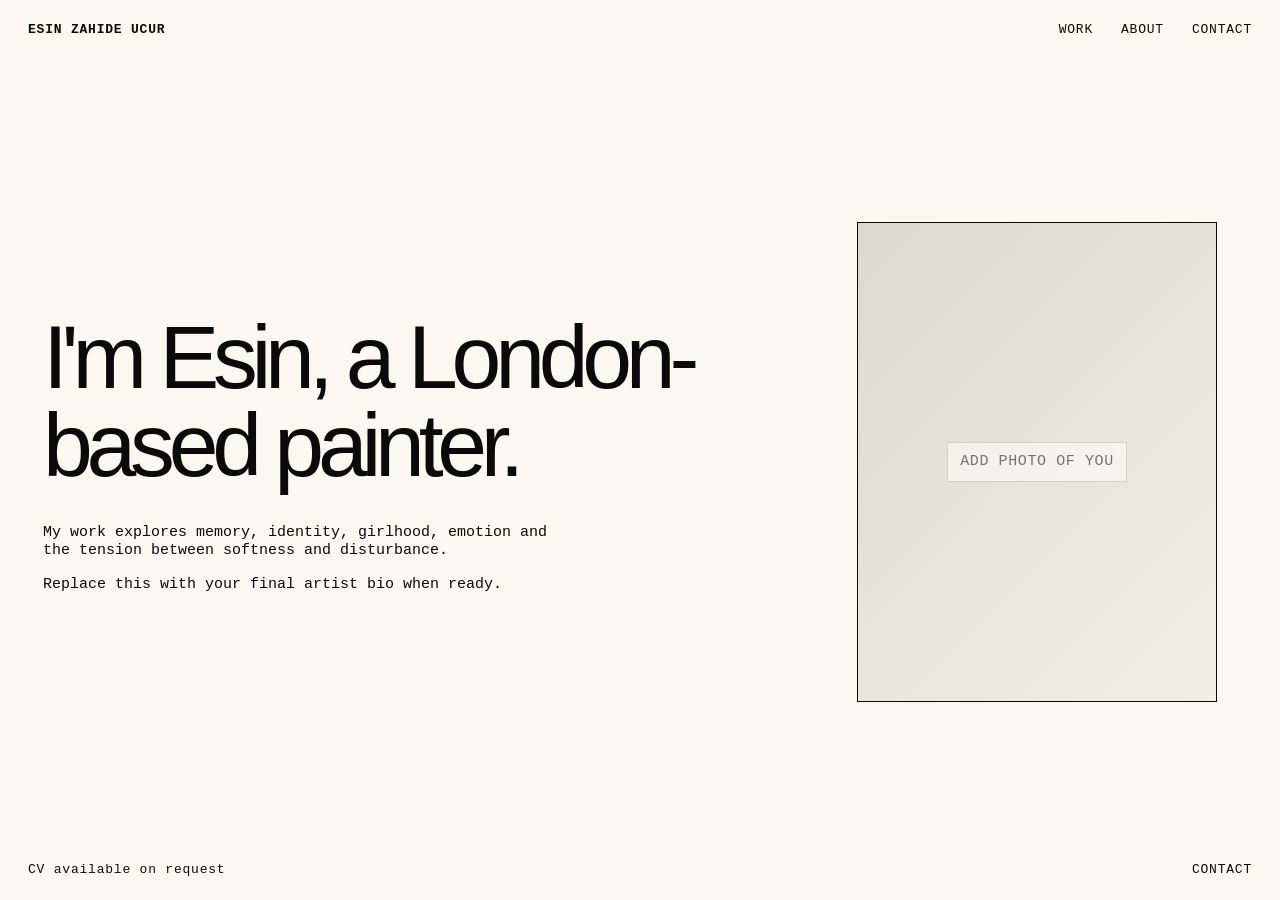
==== about.html @ 83524647 "Add files via upload" ====
<!doctype html>
<html lang="en">
<head>
  <meta charset="utf-8" />
  <meta name="viewport" content="width=device-width, initial-scale=1" />
  <title>About — Esin Zahide Ucur</title>
  <link rel="stylesheet" href="styles.css" />
</head>
<body>
  <header class="site-header">
    <a class="brand" href="index.html">ESIN ZAHIDE UCUR</a>
    <nav aria-label="Main navigation">
      <a href="collections.html">WORK</a>
      <a href="about.html">ABOUT</a>
      <a href="contact.html">CONTACT</a>
    </nav>
  </header>

  <main class="layout-frame about-page">
    <section class="about-copy">
      <p class="big-about">I'm Esin, a London-based painter.</p>
      <p>My work explores memory, identity, girlhood, emotion and the tension between softness and disturbance.</p>
      <p>Replace this with your final artist bio when ready.</p>
    </section>

    <aside class="about-image">
      <div class="image-placeholder portrait"><span>ADD PHOTO OF YOU</span></div>
    </aside>
  </main>

  <footer class="site-footer">
    <span>CV available on request</span>
    <span><a href="contact.html">CONTACT</a></span>
  </footer>
</body>
</html>
---- styles.css ----
:root {
  --paper: #faf8f1;
  --ink: #0a0a0a;
  --muted: #77736b;
  --line: #d6d1c7;
  --soft: #ebe6da;
}

* { box-sizing: border-box; }

html { scroll-behavior: smooth; }

body {
  margin: 0;
  background: var(--paper);
  color: var(--ink);
  font-family: "Courier New", Courier, monospace;
  font-size: 15px;
  line-height: 1.25;
}

a { color: inherit; text-decoration: none; }
a:hover { text-decoration: underline; }

.site-header,
.site-footer {
  position: fixed;
  left: 0;
  right: 0;
  z-index: 10;
  display: flex;
  justify-content: space-between;
  gap: 24px;
  padding: 22px 28px;
  font-size: 13px;
  letter-spacing: .06em;
}

.site-header { top: 0; }
.site-footer { bottom: 0; }

nav { display: flex; gap: 28px; }
.brand { font-weight: 700; }

.layout-frame {
  min-height: 100vh;
  padding: 110px 42px 86px;
  border: 1px solid transparent;
}

.home {
  display: grid;
  grid-template-columns: 1.1fr .9fr;
  align-items: center;
  gap: 52px;
}

.hero-text h1 {
  margin: 0 0 42px;
  font-family: Arial, Helvetica, sans-serif;
  font-size: clamp(42px, 7vw, 112px);
  line-height: .93;
  letter-spacing: -.07em;
}

.intro-note,
.arrow-link,
.news-strip,
.collection-card p,
.collection-info p,
.small {
  color: var(--muted);
}

.arrow-link {
  display: inline-block;
  margin-top: 28px;
}

.portrait-card {
  justify-self: center;
  max-width: 390px;
  transform: rotate(.4deg);
}

.portrait-card p {
  margin: 18px 0 0;
  font-size: 14px;
}

.news-strip {
  position: absolute;
  left: 42px;
  bottom: 80px;
  max-width: 330px;
  border-top: 1px solid var(--line);
  padding-top: 14px;
}

.image-placeholder {
  display: grid;
  place-items: center;
  background:
    linear-gradient(135deg, rgba(0,0,0,.06), rgba(255,255,255,.35)),
    var(--soft);
  border: 1px solid var(--ink);
  color: var(--muted);
  min-height: 220px;
  text-align: center;
  letter-spacing: .04em;
}

.image-placeholder span {
  border: 1px solid var(--line);
  padding: 10px 12px;
  background: rgba(250,248,241,.72);
}

.portrait { width: min(36vw, 360px); aspect-ratio: 3 / 4; }
.work { aspect-ratio: 4 / 5; }
.large-work { min-height: 62vh; }

.page-title {
  display: flex;
  justify-content: space-between;
  gap: 28px;
  border-bottom: 1px solid var(--line);
  padding-bottom: 28px;
  margin-bottom: 34px;
}

.page-title h1,
.contact-page h1,
.collection-info h1 {
  margin: 0;
  font-family: Arial, Helvetica, sans-serif;
  font-size: clamp(48px, 8vw, 120px);
  line-height: .9;
  letter-spacing: -.08em;
}

.page-title p { max-width: 390px; margin: 0; color: var(--muted); }

.collection-grid {
  display: grid;
  grid-template-columns: repeat(3, 1fr);
  gap: 18px;
}

.collection-card {
  display: block;
}

.collection-card h2 {
  margin: 12px 0 0;
  font-size: 14px;
  font-weight: 400;
  text-transform: uppercase;
}

.collection-card p { margin: 3px 0 0; font-size: 13px; }

.single-collection {
  display: grid;
  grid-template-columns: 280px 1fr;
  gap: 42px;
}

.collection-info {
  position: sticky;
  top: 110px;
  height: max-content;
}

.artwork-list {
  display: grid;
  gap: 44px;
}

.artwork-list article p {
  margin: 10px 0 0;
  max-width: 520px;
}

.about-page {
  display: grid;
  grid-template-columns: 1fr 380px;
  align-items: center;
  gap: 54px;
}

.big-about {
  margin: 0 0 34px;
  max-width: 980px;
  font-family: Arial, Helvetica, sans-serif;
  font-size: clamp(42px, 7vw, 96px);
  line-height: .98;
  letter-spacing: -.07em;
}

.about-copy p:not(.big-about) {
  max-width: 520px;
}

.contact-page {
  display: flex;
  flex-direction: column;
  justify-content: center;
}

.large-email {
  font-family: Arial, Helvetica, sans-serif;
  font-size: clamp(32px, 6vw, 90px);
  letter-spacing: -.06em;
}

@media (max-width: 850px) {
  .site-header,
  .site-footer {
    position: static;
    padding: 18px;
  }

  .site-header { align-items: flex-start; }
  nav { gap: 14px; flex-wrap: wrap; justify-content: flex-end; }

  .layout-frame { padding: 42px 18px 38px; }
  .home,
  .about-page,
  .single-collection {
    display: block;
  }

  .portrait,
  .portrait-card { width: 100%; max-width: none; }
  .portrait-card { margin-top: 48px; }
  .news-strip { position: static; margin-top: 42px; }
  .page-title { display: block; }
  .page-title p { margin-top: 18px; }
  .collection-grid { grid-template-columns: 1fr; }
  .collection-info { position: static; margin-bottom: 32px; }
  .large-work { min-height: 360px; }
  .about-image { margin-top: 36px; }
}
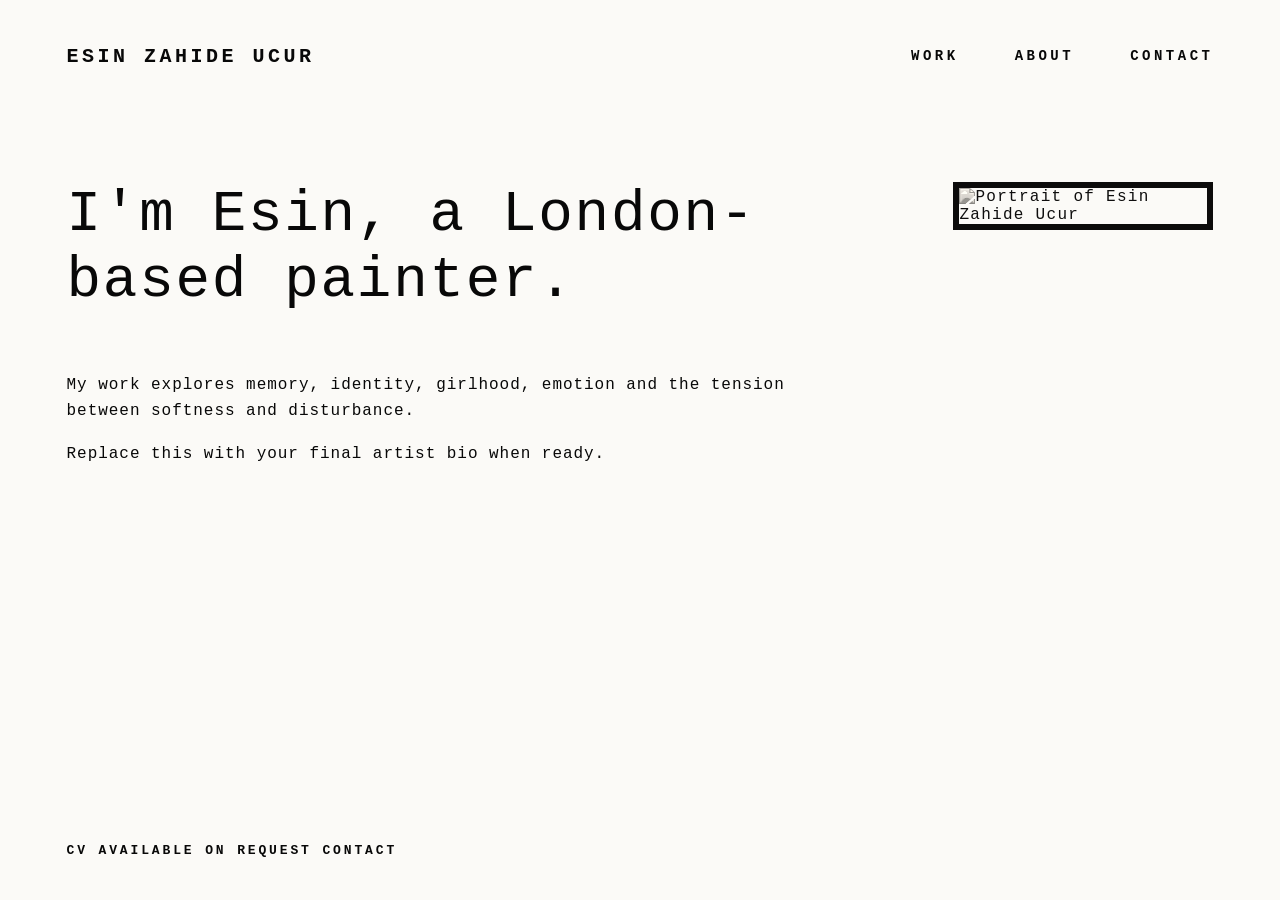
==== commit 0d87ad7e: "Add files via upload" ====
--- a/about.html
+++ b/about.html
@@ -16,7 +16,7 @@
     </nav>
   </header>
 
-  <main class="layout-frame about-page">
+  <main class="layout-frame about-page page-main">
     <section class="about-copy">
       <p class="big-about">I'm Esin, a London-based painter.</p>
       <p>My work explores memory, identity, girlhood, emotion and the tension between softness and disturbance.</p>
@@ -24,7 +24,7 @@
     </section>
 
     <aside class="about-image">
-      <div class="image-placeholder portrait"><span>ADD PHOTO OF YOU</span></div>
+      <img src="assets/me.jpg" alt="Portrait of Esin Zahide Ucur" />
     </aside>
   </main>
 
--- a/styles.css
+++ b/styles.css
@@ -1,244 +1,127 @@
-:root {
-  --paper: #faf8f1;
-  --ink: #0a0a0a;
-  --muted: #77736b;
-  --line: #d6d1c7;
-  --soft: #ebe6da;
+:root{
+  --paper:#fbfaf7;
+  --ink:#080808;
+  --muted:#777;
+  --line:#111;
 }
 
-* { box-sizing: border-box; }
+*{box-sizing:border-box}
+html{scroll-behavior:smooth}
+body{
+  margin:0;
+  background:var(--paper);
+  color:var(--ink);
+  font-family:"Courier New", Courier, monospace;
+  letter-spacing:.08em;
+  min-height:100vh;
+}
+a{color:inherit;text-decoration:none}
+a:hover{text-decoration:underline;text-underline-offset:4px}
 
-html { scroll-behavior: smooth; }
+.site-header{
+  height:112px;
+  display:flex;
+  align-items:center;
+  justify-content:space-between;
+  padding:0 5.2vw;
+  font-size:14px;
+  font-weight:700;
+  letter-spacing:.25em;
+  text-transform:uppercase;
+}
+.brand{font-size:20px;white-space:nowrap}
+.site-header nav{display:flex;gap:56px;align-items:center}
+.site-header nav a{font-weight:700}
 
-body {
-  margin: 0;
-  background: var(--paper);
-  color: var(--ink);
-  font-family: "Courier New", Courier, monospace;
-  font-size: 15px;
-  line-height: 1.25;
+.top-work-border{
+  width:100%;
+  height:270px;
+  overflow:hidden;
+  border-top:1px solid rgba(0,0,0,.08);
+  border-bottom:1px solid rgba(0,0,0,.08);
+}
+.top-work-border img{
+  width:100%;
+  height:100%;
+  object-fit:cover;
+  object-position:center 49%;
+  display:block;
 }
 
-a { color: inherit; text-decoration: none; }
-a:hover { text-decoration: underline; }
+.layout-frame{padding:0 5.2vw}
+.home-main{
+  min-height:calc(100vh - 112px - 270px);
+  display:grid;
+  grid-template-columns:minmax(330px, 1fr) minmax(160px, 370px);
+  column-gap:12vw;
+  align-items:start;
+  padding-top:88px;
+}
+.hero-text h1{
+  margin:0;
+  font-size:clamp(36px, 4.2vw, 62px);
+  line-height:1.28;
+  font-family:"Courier New", Courier, monospace;
+  font-weight:700;
+  letter-spacing:.28em;
+  text-transform:uppercase;
+}
+.hero-text h1 a{display:inline-block}
+.hero-text h1 a:hover{transform:translateX(8px);text-decoration:none}
 
-.site-header,
-.site-footer {
-  position: fixed;
-  left: 0;
-  right: 0;
-  z-index: 10;
-  display: flex;
-  justify-content: space-between;
-  gap: 24px;
-  padding: 22px 28px;
-  font-size: 13px;
-  letter-spacing: .06em;
+.portrait-card{
+  justify-self:start;
+  margin-top:28px;
+  transform:translateX(-34px);
+}
+.artist-photo{
+  width:170px;
+  height:230px;
+  display:block;
+  object-fit:cover;
+  object-position:center center;
+  border:6px solid #050505;
+  background:#111;
+  filter:grayscale(100%) contrast(.95) sepia(.12);
 }
 
-.site-header { top: 0; }
-.site-footer { bottom: 0; }
-
-nav { display: flex; gap: 28px; }
-.brand { font-weight: 700; }
-
-.layout-frame {
-  min-height: 100vh;
-  padding: 110px 42px 86px;
-  border: 1px solid transparent;
+.site-footer{
+  position:fixed;
+  left:5.2vw;
+  bottom:42px;
+  font-size:13px;
+  font-weight:700;
+  letter-spacing:.22em;
+  text-transform:uppercase;
 }
 
-.home {
-  display: grid;
-  grid-template-columns: 1.1fr .9fr;
-  align-items: center;
-  gap: 52px;
+.page-main{padding-top:70px;padding-bottom:140px}
+.page-title h1,.contact-page h1,.collection-info h1{
+  margin:0 0 28px;
+  font-size:clamp(38px, 5vw, 72px);
+  line-height:1.1;
+  font-weight:700;
+  letter-spacing:.25em;
+  text-transform:uppercase;
 }
+p{letter-spacing:.06em;line-height:1.65;max-width:760px}
+.small{font-size:13px;color:#333}
+.big-about{font-size:clamp(28px,4.5vw,60px);line-height:1.15;letter-spacing:.03em;max-width:1000px;margin-top:0}
+.about-page{display:grid;grid-template-columns:1fr 260px;gap:8vw;align-items:start}
+.about-image img{width:220px;height:295px;object-fit:cover;border:6px solid #050505;filter:grayscale(100%) contrast(.95) sepia(.12)}
+.collection-grid{display:grid;grid-template-columns:repeat(3,minmax(0,1fr));gap:28px;margin-top:58px}
+.collection-card h2{font-size:16px;letter-spacing:.16em;text-transform:uppercase;margin:18px 0 4px}
+.collection-card p{font-size:13px;margin:0;color:#444}
+.image-placeholder,.work-image{background:#eee;border:1px solid #111;display:flex;align-items:center;justify-content:center;min-height:280px;overflow:hidden}
+.work-image img{width:100%;height:100%;object-fit:cover;display:block}
+.single-collection{display:grid;grid-template-columns:260px 1fr;gap:7vw;align-items:start}
+.artwork-list{display:grid;gap:80px}.large-work{min-height:560px}
+.large-email{font-size:clamp(22px,4vw,52px);letter-spacing:.08em}
 
-.hero-text h1 {
-  margin: 0 0 42px;
-  font-family: Arial, Helvetica, sans-serif;
-  font-size: clamp(42px, 7vw, 112px);
-  line-height: .93;
-  letter-spacing: -.07em;
+@media (max-width:800px){
+  .site-header{height:auto;padding:28px 22px;align-items:flex-start;gap:24px;flex-direction:column;font-size:12px}
+  .brand{font-size:16px}.site-header nav{gap:22px;flex-wrap:wrap}.top-work-border{height:155px}
+  .layout-frame{padding:0 22px}.home-main{display:block;padding-top:48px}.hero-text h1{font-size:34px;letter-spacing:.18em}
+  .portrait-card{margin-top:54px;transform:none}.artist-photo{width:138px;height:188px}.site-footer{position:static;margin:80px 22px 32px}
+  .about-page,.single-collection{display:block}.about-image{margin-top:40px}.collection-grid{grid-template-columns:1fr}.large-work{min-height:360px}
 }
-
-.intro-note,
-.arrow-link,
-.news-strip,
-.collection-card p,
-.collection-info p,
-.small {
-  color: var(--muted);
-}
-
-.arrow-link {
-  display: inline-block;
-  margin-top: 28px;
-}
-
-.portrait-card {
-  justify-self: center;
-  max-width: 390px;
-  transform: rotate(.4deg);
-}
-
-.portrait-card p {
-  margin: 18px 0 0;
-  font-size: 14px;
-}
-
-.news-strip {
-  position: absolute;
-  left: 42px;
-  bottom: 80px;
-  max-width: 330px;
-  border-top: 1px solid var(--line);
-  padding-top: 14px;
-}
-
-.image-placeholder {
-  display: grid;
-  place-items: center;
-  background:
-    linear-gradient(135deg, rgba(0,0,0,.06), rgba(255,255,255,.35)),
-    var(--soft);
-  border: 1px solid var(--ink);
-  color: var(--muted);
-  min-height: 220px;
-  text-align: center;
-  letter-spacing: .04em;
-}
-
-.image-placeholder span {
-  border: 1px solid var(--line);
-  padding: 10px 12px;
-  background: rgba(250,248,241,.72);
-}
-
-.portrait { width: min(36vw, 360px); aspect-ratio: 3 / 4; }
-.work { aspect-ratio: 4 / 5; }
-.large-work { min-height: 62vh; }
-
-.page-title {
-  display: flex;
-  justify-content: space-between;
-  gap: 28px;
-  border-bottom: 1px solid var(--line);
-  padding-bottom: 28px;
-  margin-bottom: 34px;
-}
-
-.page-title h1,
-.contact-page h1,
-.collection-info h1 {
-  margin: 0;
-  font-family: Arial, Helvetica, sans-serif;
-  font-size: clamp(48px, 8vw, 120px);
-  line-height: .9;
-  letter-spacing: -.08em;
-}
-
-.page-title p { max-width: 390px; margin: 0; color: var(--muted); }
-
-.collection-grid {
-  display: grid;
-  grid-template-columns: repeat(3, 1fr);
-  gap: 18px;
-}
-
-.collection-card {
-  display: block;
-}
-
-.collection-card h2 {
-  margin: 12px 0 0;
-  font-size: 14px;
-  font-weight: 400;
-  text-transform: uppercase;
-}
-
-.collection-card p { margin: 3px 0 0; font-size: 13px; }
-
-.single-collection {
-  display: grid;
-  grid-template-columns: 280px 1fr;
-  gap: 42px;
-}
-
-.collection-info {
-  position: sticky;
-  top: 110px;
-  height: max-content;
-}
-
-.artwork-list {
-  display: grid;
-  gap: 44px;
-}
-
-.artwork-list article p {
-  margin: 10px 0 0;
-  max-width: 520px;
-}
-
-.about-page {
-  display: grid;
-  grid-template-columns: 1fr 380px;
-  align-items: center;
-  gap: 54px;
-}
-
-.big-about {
-  margin: 0 0 34px;
-  max-width: 980px;
-  font-family: Arial, Helvetica, sans-serif;
-  font-size: clamp(42px, 7vw, 96px);
-  line-height: .98;
-  letter-spacing: -.07em;
-}
-
-.about-copy p:not(.big-about) {
-  max-width: 520px;
-}
-
-.contact-page {
-  display: flex;
-  flex-direction: column;
-  justify-content: center;
-}
-
-.large-email {
-  font-family: Arial, Helvetica, sans-serif;
-  font-size: clamp(32px, 6vw, 90px);
-  letter-spacing: -.06em;
-}
-
-@media (max-width: 850px) {
-  .site-header,
-  .site-footer {
-    position: static;
-    padding: 18px;
-  }
-
-  .site-header { align-items: flex-start; }
-  nav { gap: 14px; flex-wrap: wrap; justify-content: flex-end; }
-
-  .layout-frame { padding: 42px 18px 38px; }
-  .home,
-  .about-page,
-  .single-collection {
-    display: block;
-  }
-
-  .portrait,
-  .portrait-card { width: 100%; max-width: none; }
-  .portrait-card { margin-top: 48px; }
-  .news-strip { position: static; margin-top: 42px; }
-  .page-title { display: block; }
-  .page-title p { margin-top: 18px; }
-  .collection-grid { grid-template-columns: 1fr; }
-  .collection-info { position: static; margin-bottom: 32px; }
-  .large-work { min-height: 360px; }
-  .about-image { margin-top: 36px; }
-}
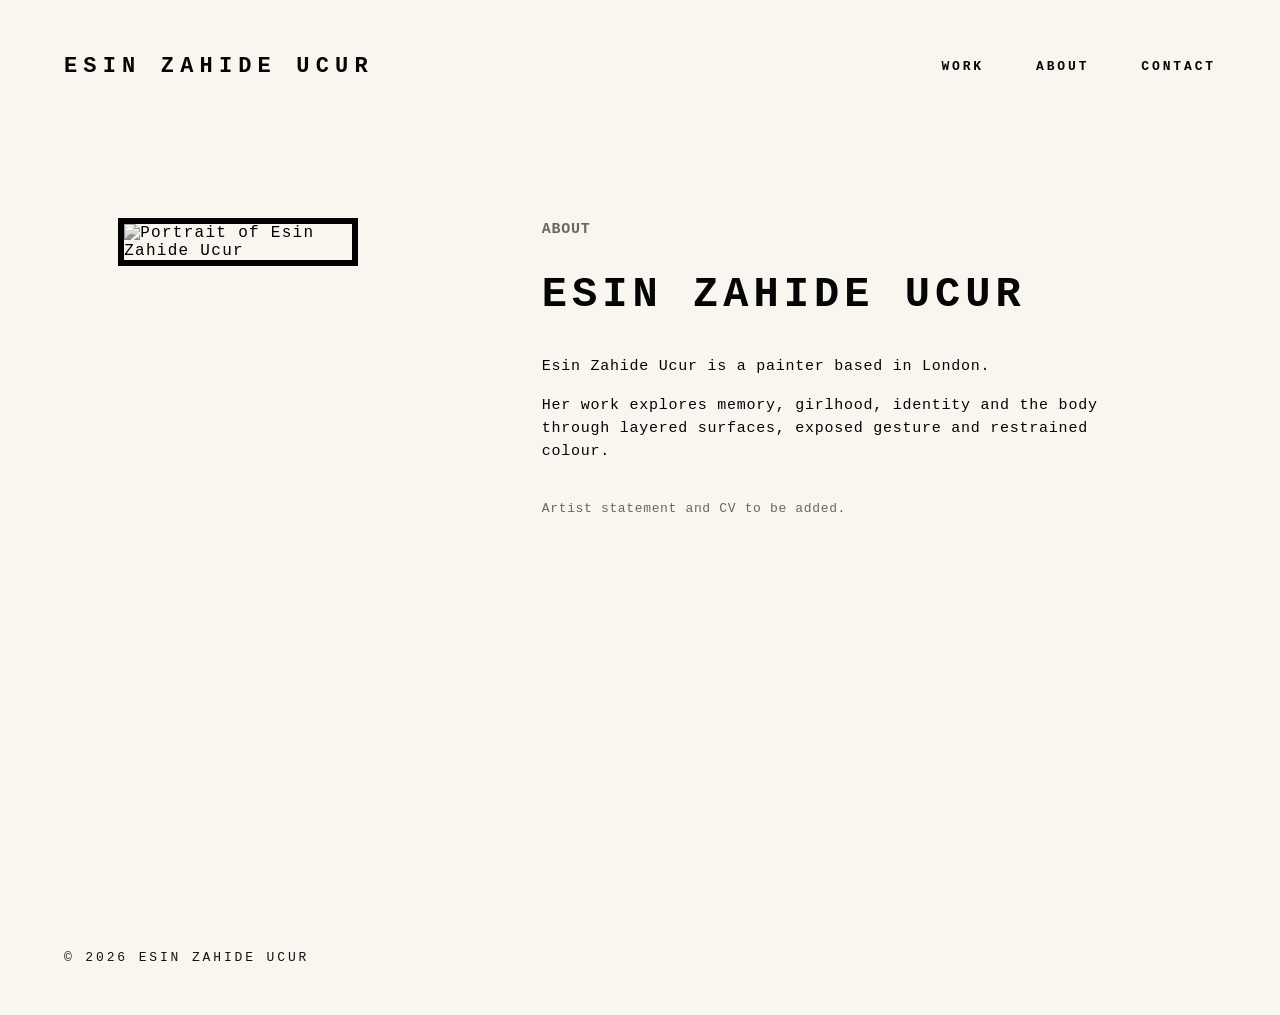
==== commit 35dd2040: "Add files via upload" ====
--- a/about.html
+++ b/about.html
@@ -1,36 +1,32 @@
 <!doctype html>
 <html lang="en">
 <head>
-  <meta charset="utf-8" />
-  <meta name="viewport" content="width=device-width, initial-scale=1" />
+  <meta charset="utf-8">
+  <meta name="viewport" content="width=device-width, initial-scale=1">
   <title>About — Esin Zahide Ucur</title>
-  <link rel="stylesheet" href="styles.css" />
+  <link rel="stylesheet" href="styles.css">
 </head>
 <body>
   <header class="site-header">
-    <a class="brand" href="index.html">ESIN ZAHIDE UCUR</a>
-    <nav aria-label="Main navigation">
+    <a class="name" href="index.html">ESIN ZAHIDE UCUR</a>
+    <nav>
       <a href="collections.html">WORK</a>
       <a href="about.html">ABOUT</a>
       <a href="contact.html">CONTACT</a>
     </nav>
   </header>
 
-  <main class="layout-frame about-page page-main">
-    <section class="about-copy">
-      <p class="big-about">I'm Esin, a London-based painter.</p>
-      <p>My work explores memory, identity, girlhood, emotion and the tension between softness and disturbance.</p>
-      <p>Replace this with your final artist bio when ready.</p>
+  <main class="page about-page">
+    <img class="about-portrait" src="images/portrait.jpg" alt="Portrait of Esin Zahide Ucur">
+    <section class="about-text">
+      <p class="eyebrow">ABOUT</p>
+      <h1>ESIN ZAHIDE UCUR</h1>
+      <p>Esin Zahide Ucur is a painter based in London.</p>
+      <p>Her work explores memory, girlhood, identity and the body through layered surfaces, exposed gesture and restrained colour.</p>
+      <p class="small-note">Artist statement and CV to be added.</p>
     </section>
-
-    <aside class="about-image">
-      <img src="assets/me.jpg" alt="Portrait of Esin Zahide Ucur" />
-    </aside>
   </main>
 
-  <footer class="site-footer">
-    <span>CV available on request</span>
-    <span><a href="contact.html">CONTACT</a></span>
-  </footer>
+  <footer>© 2026 ESIN ZAHIDE UCUR</footer>
 </body>
 </html>
--- a/styles.css
+++ b/styles.css
@@ -1,10 +1,9 @@
 :root{
-  --paper:#fbfaf7;
-  --ink:#080808;
-  --muted:#777;
-  --line:#111;
+  --paper:#f8f6ef;
+  --ink:#050505;
+  --muted:#6b675f;
+  --line:#d9d3c8;
 }
-
 *{box-sizing:border-box}
 html{scroll-behavior:smooth}
 body{
@@ -16,112 +15,59 @@
   min-height:100vh;
 }
 a{color:inherit;text-decoration:none}
-a:hover{text-decoration:underline;text-underline-offset:4px}
-
+img{display:block;max-width:100%}
 .site-header{
-  height:112px;
+  height:132px;
+  padding:0 5vw;
   display:flex;
   align-items:center;
   justify-content:space-between;
-  padding:0 5.2vw;
-  font-size:14px;
   font-weight:700;
-  letter-spacing:.25em;
-  text-transform:uppercase;
+  background:var(--paper);
 }
-.brand{font-size:20px;white-space:nowrap}
-.site-header nav{display:flex;gap:56px;align-items:center}
-.site-header nav a{font-weight:700}
-
-.top-work-border{
-  width:100%;
-  height:270px;
-  overflow:hidden;
-  border-top:1px solid rgba(0,0,0,.08);
-  border-bottom:1px solid rgba(0,0,0,.08);
-}
-.top-work-border img{
-  width:100%;
-  height:100%;
-  object-fit:cover;
-  object-position:center 49%;
-  display:block;
-}
-
-.layout-frame{padding:0 5.2vw}
-.home-main{
-  min-height:calc(100vh - 112px - 270px);
+.name{font-size:22px;letter-spacing:.28em;white-space:nowrap}
+nav{display:flex;gap:52px;font-size:13px;letter-spacing:.22em}
+nav a:hover,.home-links a:hover,.collection-row:hover{text-decoration:underline;text-underline-offset:6px}
+.banner{width:100%;height:340px;overflow:hidden;border-top:1px solid var(--line);border-bottom:1px solid var(--line)}
+.banner img{width:100%;height:100%;object-fit:cover;object-position:center 44%}
+.home-grid{
+  min-height:520px;
+  padding:88px 8vw 80px;
   display:grid;
-  grid-template-columns:minmax(330px, 1fr) minmax(160px, 370px);
+  grid-template-columns:1fr 310px;
   column-gap:12vw;
   align-items:start;
-  padding-top:88px;
 }
-.hero-text h1{
-  margin:0;
-  font-size:clamp(36px, 4.2vw, 62px);
-  line-height:1.28;
-  font-family:"Courier New", Courier, monospace;
-  font-weight:700;
-  letter-spacing:.28em;
-  text-transform:uppercase;
+.home-links{padding-left:1vw;display:flex;flex-direction:column;gap:18px}
+.home-links a{font-size:40px;line-height:1.08;font-weight:700;letter-spacing:.24em;width:max-content}
+.portrait-card{width:176px;margin-top:28px;margin-left:-72px;border:6px solid #050505;background:#050505;box-shadow:0 1px 0 rgba(0,0,0,.08)}
+.portrait-card img{width:100%;aspect-ratio:4/5;object-fit:cover;object-position:center center;filter:grayscale(100%) contrast(1.04)}
+footer{padding:50px 5vw;font-size:13px;letter-spacing:.22em;color:#111}
+.page{padding:86px 5vw 120px;min-height:calc(100vh - 132px)}
+.page-narrow{max-width:980px;margin:0 auto}
+.eyebrow{font-size:12px;font-weight:700;letter-spacing:.28em;margin:0 0 32px;color:var(--muted)}
+h1{font-size:42px;line-height:1.05;letter-spacing:.12em;font-weight:700;margin:0 0 38px}
+.collection-row{display:flex;justify-content:space-between;gap:32px;border-top:1px solid var(--ink);padding:24px 0;font-size:28px;line-height:1.05;font-weight:700;letter-spacing:.13em}
+.collection-row:last-child{border-bottom:1px solid var(--ink)}
+.collection-intro{margin-bottom:90px}
+.artwork-list{display:flex;flex-direction:column;gap:120px;align-items:center}
+figure{margin:0;width:min(760px,92vw)}
+figure.wide-work{width:min(1120px,92vw)}
+figure img{width:100%;height:auto}
+figcaption{margin-top:14px;font-size:12px;color:var(--muted);letter-spacing:.18em}
+.about-page{display:grid;grid-template-columns:270px minmax(320px,620px);gap:12vw;align-items:start;justify-content:center}
+.about-portrait{width:240px;border:6px solid #050505;filter:grayscale(100%) contrast(1.04)}
+.about-text p{letter-spacing:.05em;line-height:1.55;font-size:15px;max-width:560px}
+.small-note{color:var(--muted);font-size:13px!important;margin-top:36px}.contact-page h1{font-size:38px}
+@media (max-width:760px){
+  .site-header{height:auto;padding:28px 22px;display:block}
+  .name{font-size:15px;display:block;margin-bottom:24px}
+  nav{gap:24px;font-size:12px;flex-wrap:wrap}
+  .banner{height:190px}
+  .home-grid{display:block;min-height:500px;padding:58px 28px 80px}
+  .home-links{padding:0;gap:12px}.home-links a{font-size:30px;letter-spacing:.18em}
+  .portrait-card{width:145px;margin:70px 0 0 auto;border-width:5px}
+  footer{padding:38px 22px;font-size:11px}
+  .page{padding:56px 24px 90px}h1{font-size:30px}.collection-row{font-size:22px;display:block}.collection-row span:last-child{display:block;margin-top:8px;color:var(--muted);font-size:14px}
+  .about-page{display:block}.about-portrait{width:180px;margin-bottom:56px}.artwork-list{gap:72px}
 }
-.hero-text h1 a{display:inline-block}
-.hero-text h1 a:hover{transform:translateX(8px);text-decoration:none}
-
-.portrait-card{
-  justify-self:start;
-  margin-top:28px;
-  transform:translateX(-34px);
-}
-.artist-photo{
-  width:170px;
-  height:230px;
-  display:block;
-  object-fit:cover;
-  object-position:center center;
-  border:6px solid #050505;
-  background:#111;
-  filter:grayscale(100%) contrast(.95) sepia(.12);
-}
-
-.site-footer{
-  position:fixed;
-  left:5.2vw;
-  bottom:42px;
-  font-size:13px;
-  font-weight:700;
-  letter-spacing:.22em;
-  text-transform:uppercase;
-}
-
-.page-main{padding-top:70px;padding-bottom:140px}
-.page-title h1,.contact-page h1,.collection-info h1{
-  margin:0 0 28px;
-  font-size:clamp(38px, 5vw, 72px);
-  line-height:1.1;
-  font-weight:700;
-  letter-spacing:.25em;
-  text-transform:uppercase;
-}
-p{letter-spacing:.06em;line-height:1.65;max-width:760px}
-.small{font-size:13px;color:#333}
-.big-about{font-size:clamp(28px,4.5vw,60px);line-height:1.15;letter-spacing:.03em;max-width:1000px;margin-top:0}
-.about-page{display:grid;grid-template-columns:1fr 260px;gap:8vw;align-items:start}
-.about-image img{width:220px;height:295px;object-fit:cover;border:6px solid #050505;filter:grayscale(100%) contrast(.95) sepia(.12)}
-.collection-grid{display:grid;grid-template-columns:repeat(3,minmax(0,1fr));gap:28px;margin-top:58px}
-.collection-card h2{font-size:16px;letter-spacing:.16em;text-transform:uppercase;margin:18px 0 4px}
-.collection-card p{font-size:13px;margin:0;color:#444}
-.image-placeholder,.work-image{background:#eee;border:1px solid #111;display:flex;align-items:center;justify-content:center;min-height:280px;overflow:hidden}
-.work-image img{width:100%;height:100%;object-fit:cover;display:block}
-.single-collection{display:grid;grid-template-columns:260px 1fr;gap:7vw;align-items:start}
-.artwork-list{display:grid;gap:80px}.large-work{min-height:560px}
-.large-email{font-size:clamp(22px,4vw,52px);letter-spacing:.08em}
-
-@media (max-width:800px){
-  .site-header{height:auto;padding:28px 22px;align-items:flex-start;gap:24px;flex-direction:column;font-size:12px}
-  .brand{font-size:16px}.site-header nav{gap:22px;flex-wrap:wrap}.top-work-border{height:155px}
-  .layout-frame{padding:0 22px}.home-main{display:block;padding-top:48px}.hero-text h1{font-size:34px;letter-spacing:.18em}
-  .portrait-card{margin-top:54px;transform:none}.artist-photo{width:138px;height:188px}.site-footer{position:static;margin:80px 22px 32px}
-  .about-page,.single-collection{display:block}.about-image{margin-top:40px}.collection-grid{grid-template-columns:1fr}.large-work{min-height:360px}
-}
